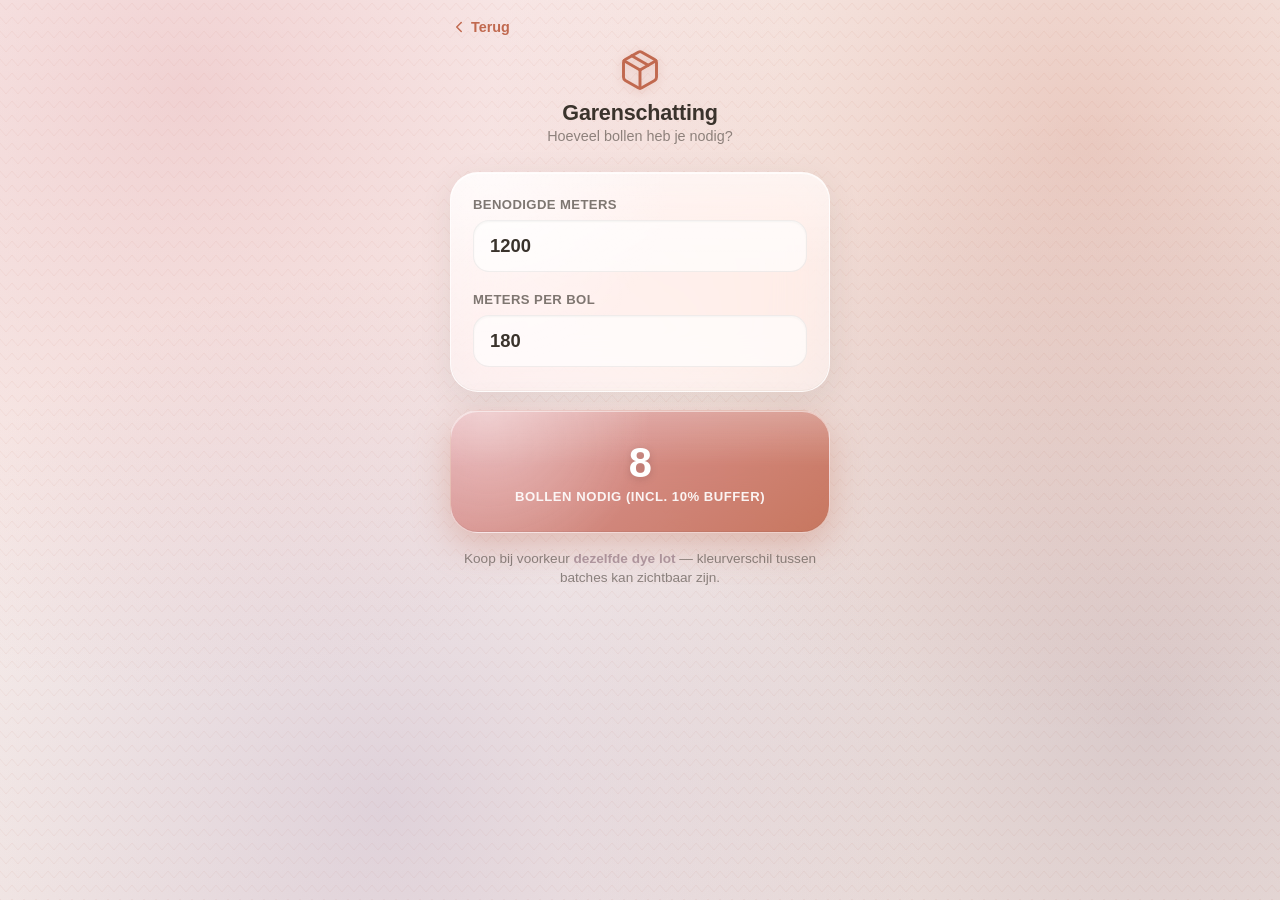
==== garenschatting.html @ 473037a4 "Initial commit: Brei-web-app PWA met breicalculators Co-Authored-By: Claude Sonnet 5 <noreply@anthro" ====
<!DOCTYPE html>
<html lang="nl">
<head>
<meta charset="UTF-8">
<meta name="viewport" content="width=device-width, initial-scale=1.0, viewport-fit=cover">
<title>Garenschatting - Breitools</title>
<link rel="stylesheet" href="style.css">
<link rel="manifest" href="manifest.json">
<meta name="theme-color" content="#c1694f">
<link rel="apple-touch-icon" href="apple-touch-icon.png">
<link rel="icon" href="favicon-32.png" sizes="32x32">
<meta name="apple-mobile-web-app-capable" content="yes">
<meta name="apple-mobile-web-app-status-bar-style" content="black-translucent">
</head>
<body>
  <a class="back-link" href="index.html">
    <svg viewBox="0 0 24 24" fill="none" stroke="currentColor" stroke-width="2" stroke-linecap="round" stroke-linejoin="round"><path d="M15 6l-6 6 6 6"/></svg>
    Terug
  </a>
  <div class="header">
    <div class="icon">
      <svg viewBox="0 0 24 24" fill="none" stroke="currentColor" stroke-width="1.6" stroke-linecap="round" stroke-linejoin="round">
        <path d="M11 21.73a2 2 0 0 0 2 0l7-4A2 2 0 0 0 21 16V8a2 2 0 0 0-1-1.73l-7-4a2 2 0 0 0-2 0l-7 4A2 2 0 0 0 3 8v8a2 2 0 0 0 1 1.73z"/>
        <path d="M12 22V12"/>
        <polyline points="3.29 7 12 12 20.71 7"/>
        <path d="m7.5 4.27 9 5.15"/>
      </svg>
    </div>
    <h1>Garenschatting</h1>
    <p class="sub">Hoeveel bollen heb je nodig?</p>
  </div>

  <div class="card glass">
    <div class="field">
      <label for="metersNeeded">Benodigde meters</label>
      <input type="text" inputmode="decimal" id="metersNeeded" value="1200">
    </div>
    <div class="field">
      <label for="metersPerBall">Meters per bol</label>
      <input type="text" inputmode="decimal" id="metersPerBall" value="180">
    </div>
  </div>

  <div class="result-card glass">
    <div class="value" id="ballsNeeded">-</div>
    <div class="label">bollen nodig (incl. 10% buffer)</div>
  </div>

  <p class="hint">Koop bij voorkeur <strong>dezelfde dye lot</strong> — kleurverschil tussen batches kan zichtbaar zijn.</p>

  <button class="scroll-top-btn" id="scrollTopBtn" aria-label="Naar boven">
    <svg viewBox="0 0 24 24" fill="none" stroke="currentColor" stroke-width="2.2" stroke-linecap="round" stroke-linejoin="round"><path d="M12 19V5"/><path d="m5 12 7-7 7 7"/></svg>
  </button>

<script>
  const metersInput = document.getElementById('metersNeeded');
  const perBallInput = document.getElementById('metersPerBall');
  const output = document.getElementById('ballsNeeded');

  function parseNum(str) {
    if (!str) return NaN;
    return parseFloat(str.replace(',', '.'));
  }

  function calculate() {
    const meters = parseNum(metersInput.value);
    const perBall = parseNum(perBallInput.value);
    if (isNaN(meters) || isNaN(perBall) || perBall <= 0) {
      output.textContent = '-';
      return;
    }
    const withBuffer = meters * 1.1;
    const balls = Math.ceil(withBuffer / perBall);
    output.textContent = balls;
  }

  metersInput.addEventListener('input', calculate);
  perBallInput.addEventListener('input', calculate);
  calculate();

  const scrollTopBtn = document.getElementById('scrollTopBtn');
  window.addEventListener('scroll', () => {
    scrollTopBtn.classList.toggle('visible', window.scrollY > 300);
  });
  scrollTopBtn.addEventListener('click', () => {
    window.scrollTo({ top: 0, behavior: 'smooth' });
  });
</script>
</body>
</html>
---- style.css ----
:root {
  --wool-cream: #f7ece7;
  --wool-terracotta: #c1694f;
  --wool-rose: #d98e94;
  --wool-lavender: #a692b8;
  --wool-plum: #7c5c6b;
  --ink: #3a332c;
  --glass-bg: rgba(255, 255, 255, 0.50);
  --glass-border: rgba(255, 255, 255, 0.75);
  --spring: cubic-bezier(0.34, 1.56, 0.64, 1);
}

* { -webkit-tap-highlight-color: transparent; box-sizing: border-box; }

html {
  min-height: 100%;
  color: var(--ink);
  background-color: #f7ece7;
  background-image:
    radial-gradient(circle at 15% 10%, rgba(217,142,148,0.35), transparent 45%),
    radial-gradient(circle at 85% 15%, rgba(193,105,79,0.30), transparent 45%),
    radial-gradient(circle at 30% 90%, rgba(166,146,184,0.30), transparent 45%),
    radial-gradient(circle at 90% 80%, rgba(124,92,107,0.25), transparent 45%),
    url('data:image/svg+xml;utf8,<svg xmlns="http://www.w3.org/2000/svg" width="24" height="14" viewBox="0 0 24 14"><path d="M0 3 L6 10 L12 3 L18 10 L24 3" fill="none" stroke="%23c1694f" stroke-width="1" opacity="0.08"/></svg>'),
    linear-gradient(180deg, #fdf6f4 0%, #f7ece7 100%);
  background-size: auto, auto, auto, auto, 24px 14px, auto;
  background-attachment: fixed;
}

body {
  position: relative;
  font-family: -apple-system, BlinkMacSystemFont, "SF Pro Display", "Segoe UI", sans-serif;
  max-width: 420px;
  margin: 0 auto;
  padding: calc(48px + env(safe-area-inset-top)) 20px calc(60px + env(safe-area-inset-bottom));
  min-height: 100vh;
  color: var(--ink);
  background: transparent;
}

.header { text-align: center; margin-bottom: 28px; }
.icon {
  width: 44px;
  height: 44px;
  margin: 0 auto 8px;
  display: flex;
  align-items: center;
  justify-content: center;
  color: var(--wool-terracotta);
  filter: drop-shadow(0 2px 5px rgba(193,105,79,0.25));
}
.icon svg { width: 100%; height: 100%; }
h1 { font-size: 1.35em; font-weight: 700; margin: 4px 0 2px; letter-spacing: -0.01em; }
p.sub { color: var(--ink); opacity: 0.55; margin: 0; font-size: 0.9em; }

/* --- Liquid glass base: highlight baked into one background (no layered pseudo-elements, avoids seam artifacts) --- */
.glass {
  position: relative;
  background:
    radial-gradient(circle at 10% 5%, rgba(255,255,255,0.55), rgba(255,255,255,0) 45%),
    linear-gradient(180deg, rgba(255,255,255,0.35) 0%, rgba(255,255,255,0) 45%),
    var(--glass-bg);
  -webkit-backdrop-filter: blur(24px) saturate(180%);
  backdrop-filter: blur(24px) saturate(180%);
  border: 1px solid var(--glass-border);
  border-radius: 28px;
  box-shadow:
    0 8px 32px rgba(80, 60, 40, 0.10),
    inset 0 1px 0 rgba(255,255,255,0.7),
    inset 0 -1px 0 rgba(80,60,40,0.04);
}

.card {
  padding: 24px 22px;
  margin-top: 18px;
}
.card > * { position: relative; z-index: 1; }

label {
  display: block;
  font-weight: 600;
  font-size: 0.82em;
  opacity: 0.65;
  margin-bottom: 8px;
  text-transform: uppercase;
  letter-spacing: 0.03em;
}

.field + .field { margin-top: 20px; }

.field-pair { display: flex; align-items: center; gap: 10px; }
.field-pair input { text-align: center; }
.field-pair-sep { flex-shrink: 0; font-weight: 700; opacity: 0.4; }

.field-hint {
  margin: 6px 2px 0;
  font-size: 0.78em;
  opacity: 0.55;
  line-height: 1.35;
}

input {
  width: 100%;
  padding: 14px 16px;
  font-size: 1.15em;
  font-weight: 600;
  border: 1px solid rgba(0,0,0,0.06);
  border-radius: 16px;
  background: rgba(255,255,255,0.65);
  color: var(--ink);
  box-shadow: inset 0 1px 2px rgba(80,60,40,0.06), inset 0 1px 0 rgba(255,255,255,0.8);
  transition: box-shadow 0.2s var(--spring), border-color 0.2s ease;
}

input:focus {
  outline: none;
  border-color: var(--wool-terracotta);
  box-shadow: 0 0 0 4px rgba(193,105,79,0.15), inset 0 1px 2px rgba(80,60,40,0.06);
}

.result-card {
  padding: 28px 22px;
  margin-top: 18px;
  background:
    radial-gradient(circle at 10% 5%, rgba(255,255,255,0.4), rgba(255,255,255,0) 45%),
    linear-gradient(180deg, rgba(255,255,255,0.25) 0%, rgba(255,255,255,0) 45%),
    linear-gradient(145deg, rgba(217,142,148,0.88), rgba(193,105,79,0.88));
  border-color: rgba(255,255,255,0.5);
  box-shadow:
    0 12px 36px rgba(193,105,79,0.35),
    inset 0 1px 0 rgba(255,255,255,0.5),
    inset 0 -1px 0 rgba(0,0,0,0.05);
  color: #fff;
  text-align: center;
}

.result-card .value { font-size: 2.6em; font-weight: 800; letter-spacing: -0.02em; text-shadow: 0 2px 8px rgba(0,0,0,0.15); }
.result-card .label { font-size: 0.82em; font-weight: 600; opacity: 0.9; text-transform: uppercase; letter-spacing: 0.04em; margin-top: 2px; }

.rounded-row {
  margin-top: 14px;
  padding-top: 14px;
  border-top: 1px solid rgba(255,255,255,0.35);
  display: flex;
  justify-content: center;
  align-items: baseline;
  gap: 8px;
}
.rounded-row .rounded-value { font-size: 1.3em; font-weight: 700; }
.rounded-row .rounded-label { font-size: 0.78em; opacity: 0.85; }

.hint { margin-top: 16px; font-size: 0.85em; opacity: 0.55; text-align: center; line-height: 1.4; }
.hint strong { color: var(--wool-plum); opacity: 1; }

/* Constructie-toggle (cuff-down / toe-up) */
.toggle-row {
  display: flex;
  gap: 8px;
  padding: 5px;
  margin-top: 18px;
}
.toggle-btn {
  flex: 1;
  border: none;
  background: transparent;
  padding: 10px 12px;
  font-size: 0.88em;
  font-weight: 700;
  color: var(--ink);
  opacity: 0.55;
  border-radius: 20px;
  cursor: pointer;
  transition: transform 0.2s var(--spring), opacity 0.2s ease, background 0.2s ease, color 0.2s ease;
}
.toggle-btn:active { transform: scale(0.96); }
.toggle-btn.active {
  opacity: 1;
  color: #fff;
  background: linear-gradient(145deg, rgba(217,142,148,0.95), rgba(193,105,79,0.95));
  box-shadow: 0 4px 14px rgba(193,105,79,0.35);
}

/* Sokrecept: genummerde stappenlijst */
.steps { list-style: none; padding: 0; margin: 18px 0 0; }
.steps li + li { margin-top: 12px; }
.step {
  display: flex;
  gap: 14px;
  padding: 16px 18px;
}
.step-num {
  flex-shrink: 0;
  width: 26px;
  height: 26px;
  border-radius: 50%;
  background: linear-gradient(145deg, var(--wool-rose), var(--wool-terracotta));
  color: #fff;
  font-size: 0.82em;
  font-weight: 700;
  display: flex;
  align-items: center;
  justify-content: center;
}
.step-body { flex: 1; }
.step-title { display: block; font-weight: 700; font-size: 0.95em; }
.step-detail { display: block; font-size: 0.84em; opacity: 0.65; margin-top: 3px; line-height: 1.4; }

/* Startscherm met tool-kaarten */
.tool-list { list-style: none; padding: 0; margin: 0; }
.tool-list li + li { margin-top: 14px; }

a.tool-card {
  display: flex;
  align-items: center;
  gap: 14px;
  border-radius: 22px;
  padding: 18px 20px;
  text-decoration: none;
  color: var(--ink);
  transition: transform 0.35s var(--spring), box-shadow 0.35s var(--spring);
}
a.tool-card:active { transform: scale(0.96); }
a.tool-card .tool-icon {
  width: 34px;
  height: 34px;
  flex-shrink: 0;
  color: var(--wool-terracotta);
  position: relative;
  z-index: 1;
}
a.tool-card .tool-icon svg { width: 100%; height: 100%; }
a.tool-card .tool-text { position: relative; z-index: 1; flex: 1; }
a.tool-card .tool-name { font-weight: 700; font-size: 1em; }
a.tool-card .tool-desc { font-size: 0.82em; opacity: 0.6; margin-top: 2px; }
a.tool-card .tool-arrow { position: relative; z-index: 1; opacity: 0.3; }
a.tool-card .tool-arrow svg { width: 18px; height: 18px; display: block; }

.back-link {
  position: absolute;
  top: calc(18px + env(safe-area-inset-top));
  left: 20px;
  z-index: 2;
  display: flex;
  align-items: center;
  gap: 3px;
  font-size: 0.9em;
  color: var(--wool-terracotta);
  text-decoration: none;
  font-weight: 600;
  transition: transform 0.2s var(--spring), opacity 0.2s ease;
}
.back-link:active { transform: scale(0.94) translateX(-2px); opacity: 0.7; }
.back-link svg { width: 18px; height: 18px; }

/* Scroll-naar-boven knop */
.scroll-top-btn {
  position: fixed;
  right: 20px;
  bottom: calc(24px + env(safe-area-inset-bottom));
  z-index: 3;
  width: 46px;
  height: 46px;
  border: none;
  border-radius: 50%;
  display: flex;
  align-items: center;
  justify-content: center;
  color: #fff;
  background: linear-gradient(145deg, rgba(217,142,148,0.95), rgba(193,105,79,0.95));
  box-shadow: 0 8px 24px rgba(193,105,79,0.4);
  cursor: pointer;
  opacity: 0;
  visibility: hidden;
  transform: translateY(10px) scale(0.9);
  transition: opacity 0.25s ease, transform 0.25s var(--spring), visibility 0.25s;
}
.scroll-top-btn.visible {
  opacity: 1;
  visibility: visible;
  transform: translateY(0) scale(1);
}
.scroll-top-btn:active { transform: scale(0.92); }
.scroll-top-btn svg { width: 22px; height: 22px; }
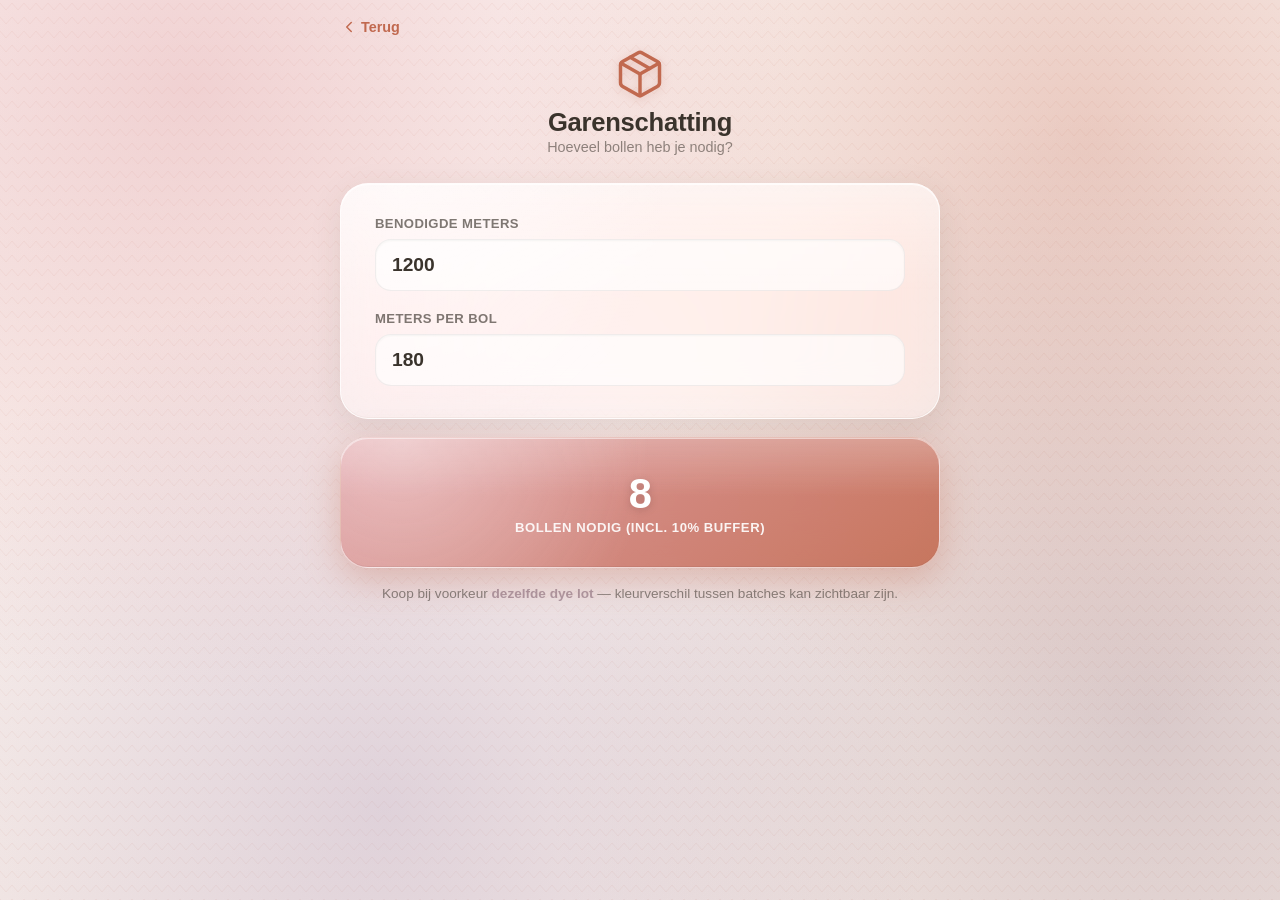
==== commit 7a56ee95: "Voeg client-side cache-busting toe via VERSION-check GitHub Pages cachet 10 min, maar browser/PWA-ca" ====
--- a/garenschatting.html
+++ b/garenschatting.html
@@ -11,6 +11,7 @@
 <link rel="icon" href="favicon-32.png" sizes="32x32">
 <meta name="apple-mobile-web-app-capable" content="yes">
 <meta name="apple-mobile-web-app-status-bar-style" content="black-translucent">
+<script src="version-check.js"></script>
 </head>
 <body>
   <a class="back-link" href="index.html">
@@ -85,6 +86,12 @@
   scrollTopBtn.addEventListener('click', () => {
     window.scrollTo({ top: 0, behavior: 'smooth' });
   });
+
+  document.addEventListener('click', (e) => {
+    if (document.activeElement.tagName === 'INPUT' && e.target !== document.activeElement) {
+      document.activeElement.blur();
+    }
+  });
 </script>
 </body>
 </html>
--- a/style.css
+++ b/style.css
@@ -281,3 +281,21 @@
 }
 .scroll-top-btn:active { transform: scale(0.92); }
 .scroll-top-btn svg { width: 22px; height: 22px; }
+
+.build-version {
+  text-align: center;
+  font-size: 0.72em;
+  opacity: 0.35;
+  margin: 24px 0 12px;
+  padding-bottom: env(safe-area-inset-bottom);
+}
+
+/* Bredere schermen (iPad, telefoon-landscape): smalle 420px-kolom vervangen door een bredere, nog steeds gecentreerde kolom */
+@media (min-width: 700px) {
+  body { max-width: 640px; }
+  h1 { font-size: 1.6em; }
+  .icon { width: 52px; height: 52px; }
+  .card, .result-card { padding: 32px 34px; }
+  .step { padding: 18px 22px; }
+  input { font-size: 1.2em; }
+}
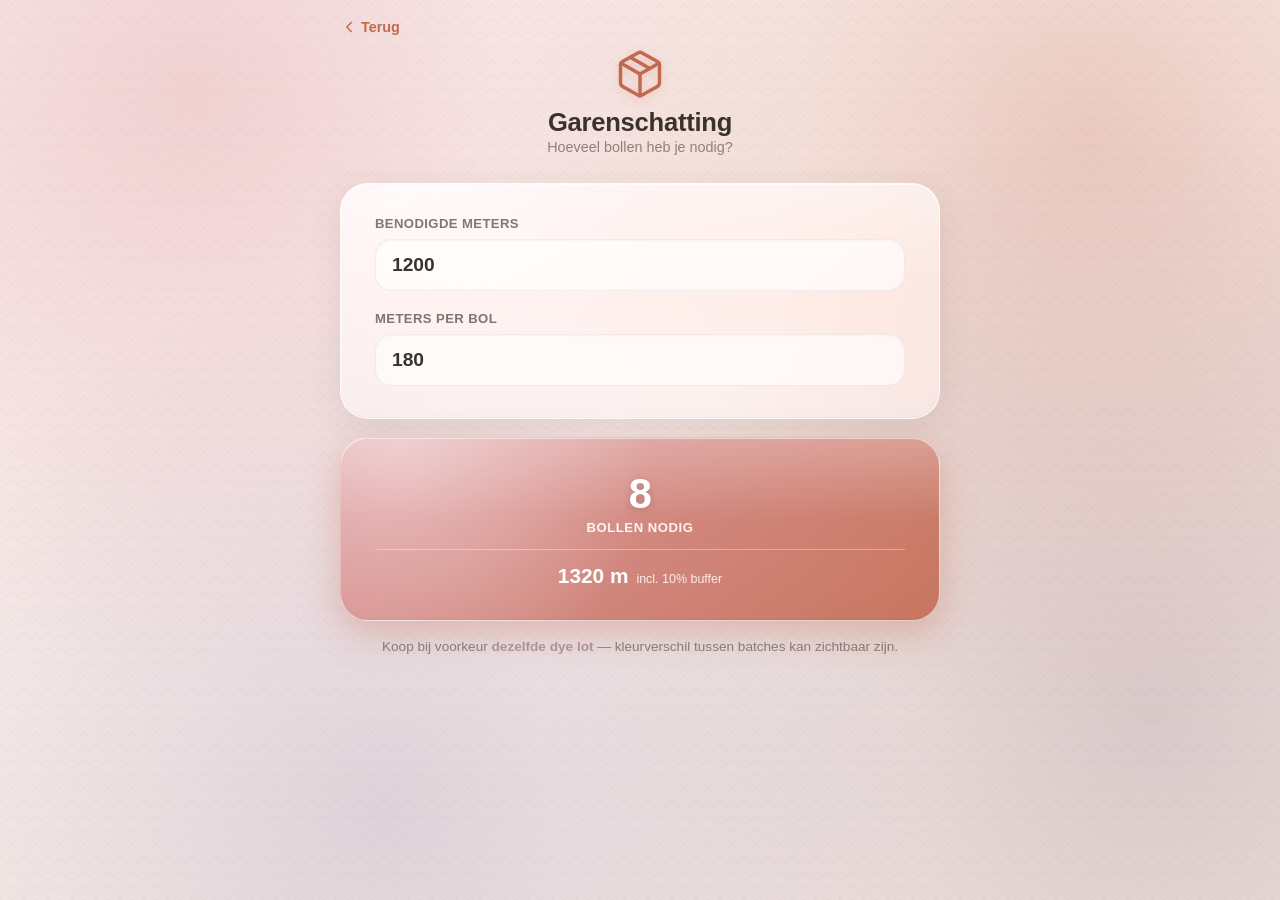
==== commit 61b7c1bf: "App-review: rib-afronding terug + validaties, heel/toe-stappen, common.js, cleanup Co-Authored-By: C" ====
--- a/garenschatting.html
+++ b/garenschatting.html
@@ -3,7 +3,7 @@
 <head>
 <meta charset="UTF-8">
 <meta name="viewport" content="width=device-width, initial-scale=1.0, viewport-fit=cover">
-<title>Garenschatting - Breitools</title>
+<title>Garenschatting - Monika's breitools</title>
 <link rel="stylesheet" href="style.css">
 <link rel="manifest" href="manifest.json">
 <meta name="theme-color" content="#c1694f">
@@ -12,6 +12,7 @@
 <meta name="apple-mobile-web-app-capable" content="yes">
 <meta name="apple-mobile-web-app-status-bar-style" content="black-translucent">
 <script src="version-check.js"></script>
+<script src="common.js"></script>
 </head>
 <body>
   <a class="back-link" href="index.html">
@@ -44,7 +45,11 @@
 
   <div class="result-card glass">
     <div class="value" id="ballsNeeded">-</div>
-    <div class="label">bollen nodig (incl. 10% buffer)</div>
+    <div class="label">bollen nodig</div>
+    <div class="rounded-row">
+      <span class="rounded-value" id="metersWithBuffer">-</span>
+      <span class="rounded-label">incl. 10% buffer</span>
+    </div>
   </div>
 
   <p class="hint">Koop bij voorkeur <strong>dezelfde dye lot</strong> — kleurverschil tussen batches kan zichtbaar zijn.</p>
@@ -57,41 +62,25 @@
   const metersInput = document.getElementById('metersNeeded');
   const perBallInput = document.getElementById('metersPerBall');
   const output = document.getElementById('ballsNeeded');
-
-  function parseNum(str) {
-    if (!str) return NaN;
-    return parseFloat(str.replace(',', '.'));
-  }
+  const bufferOutput = document.getElementById('metersWithBuffer');
 
   function calculate() {
     const meters = parseNum(metersInput.value);
     const perBall = parseNum(perBallInput.value);
-    if (isNaN(meters) || isNaN(perBall) || perBall <= 0) {
+    if (isNaN(meters) || isNaN(perBall) || meters <= 0 || perBall <= 0) {
       output.textContent = '-';
+      bufferOutput.textContent = '-';
       return;
     }
     const withBuffer = meters * 1.1;
     const balls = Math.ceil(withBuffer / perBall);
     output.textContent = balls;
+    bufferOutput.textContent = Math.ceil(withBuffer) + ' m';
   }
 
   metersInput.addEventListener('input', calculate);
   perBallInput.addEventListener('input', calculate);
   calculate();
-
-  const scrollTopBtn = document.getElementById('scrollTopBtn');
-  window.addEventListener('scroll', () => {
-    scrollTopBtn.classList.toggle('visible', window.scrollY > 300);
-  });
-  scrollTopBtn.addEventListener('click', () => {
-    window.scrollTo({ top: 0, behavior: 'smooth' });
-  });
-
-  document.addEventListener('click', (e) => {
-    if (document.activeElement.tagName === 'INPUT' && e.target !== document.activeElement) {
-      document.activeElement.blur();
-    }
-  });
 </script>
 </body>
 </html>
--- a/style.css
+++ b/style.css
@@ -152,34 +152,6 @@
 .hint { margin-top: 16px; font-size: 0.85em; opacity: 0.55; text-align: center; line-height: 1.4; }
 .hint strong { color: var(--wool-plum); opacity: 1; }
 
-/* Constructie-toggle (cuff-down / toe-up) */
-.toggle-row {
-  display: flex;
-  gap: 8px;
-  padding: 5px;
-  margin-top: 18px;
-}
-.toggle-btn {
-  flex: 1;
-  border: none;
-  background: transparent;
-  padding: 10px 12px;
-  font-size: 0.88em;
-  font-weight: 700;
-  color: var(--ink);
-  opacity: 0.55;
-  border-radius: 20px;
-  cursor: pointer;
-  transition: transform 0.2s var(--spring), opacity 0.2s ease, background 0.2s ease, color 0.2s ease;
-}
-.toggle-btn:active { transform: scale(0.96); }
-.toggle-btn.active {
-  opacity: 1;
-  color: #fff;
-  background: linear-gradient(145deg, rgba(217,142,148,0.95), rgba(193,105,79,0.95));
-  box-shadow: 0 4px 14px rgba(193,105,79,0.35);
-}
-
 /* Sokrecept: genummerde stappenlijst */
 .steps { list-style: none; padding: 0; margin: 18px 0 0; }
 .steps li + li { margin-top: 12px; }
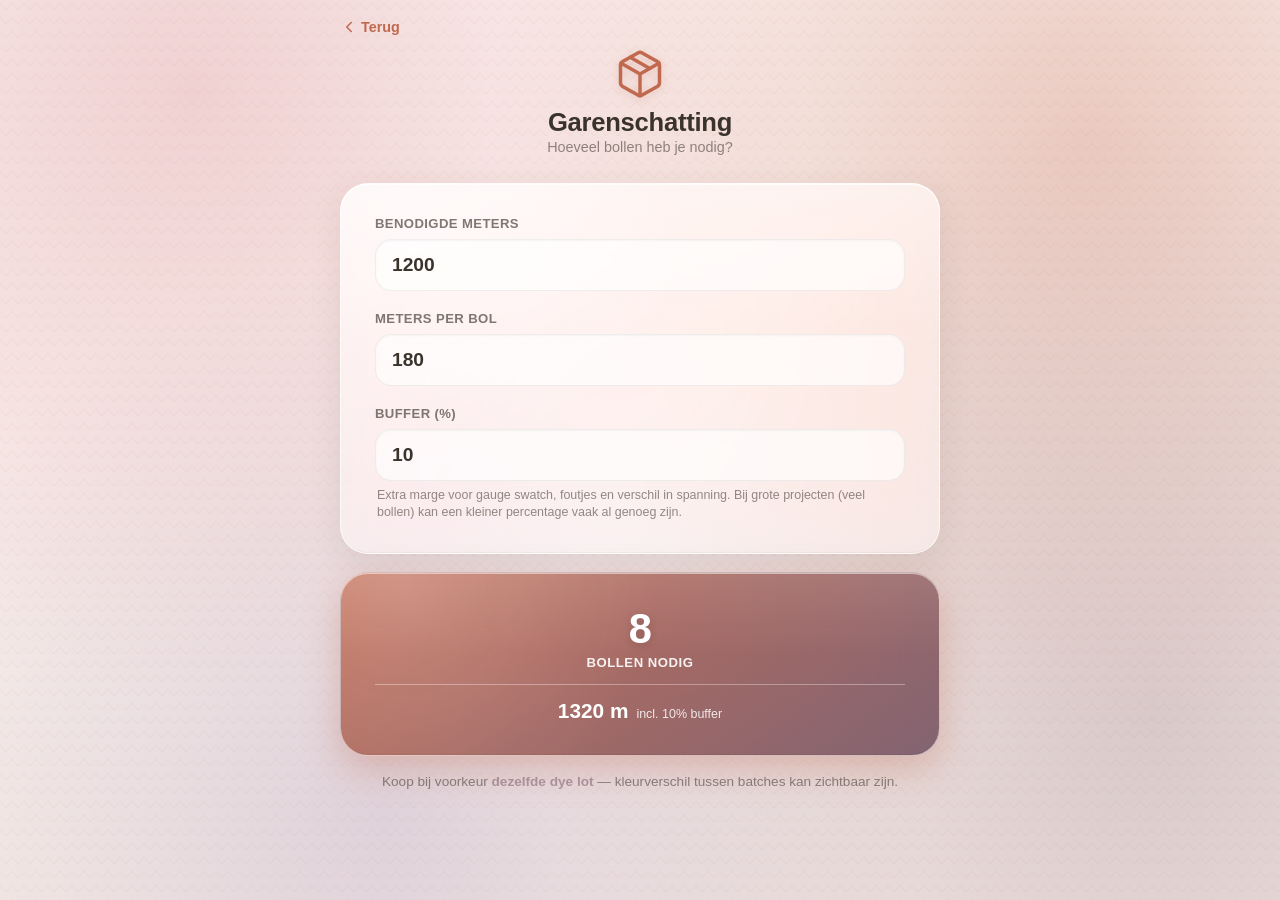
==== commit 571be6f5: "Garenschatting: instelbare buffer; donkerder rose vlakken voor leesbaarheid Co-Authored-By: Claude S" ====
--- a/garenschatting.html
+++ b/garenschatting.html
@@ -41,6 +41,11 @@
       <label for="metersPerBall">Meters per bol</label>
       <input type="text" inputmode="decimal" id="metersPerBall" value="180">
     </div>
+    <div class="field">
+      <label for="buffer">Buffer (%)</label>
+      <input type="text" inputmode="decimal" id="buffer" value="10">
+      <p class="field-hint">Extra marge voor gauge swatch, foutjes en verschil in spanning. Bij grote projecten (veel bollen) kan een kleiner percentage vaak al genoeg zijn.</p>
+    </div>
   </div>
 
   <div class="result-card glass">
@@ -48,7 +53,7 @@
     <div class="label">bollen nodig</div>
     <div class="rounded-row">
       <span class="rounded-value" id="metersWithBuffer">-</span>
-      <span class="rounded-label">incl. 10% buffer</span>
+      <span class="rounded-label" id="bufferLabel">incl. 10% buffer</span>
     </div>
   </div>
 
@@ -61,25 +66,30 @@
 <script>
   const metersInput = document.getElementById('metersNeeded');
   const perBallInput = document.getElementById('metersPerBall');
+  const bufferInput = document.getElementById('buffer');
   const output = document.getElementById('ballsNeeded');
   const bufferOutput = document.getElementById('metersWithBuffer');
+  const bufferLabel = document.getElementById('bufferLabel');
 
   function calculate() {
     const meters = parseNum(metersInput.value);
     const perBall = parseNum(perBallInput.value);
-    if (isNaN(meters) || isNaN(perBall) || meters <= 0 || perBall <= 0) {
+    const buffer = parseNum(bufferInput.value);
+    if (isNaN(meters) || isNaN(perBall) || isNaN(buffer) || meters <= 0 || perBall <= 0 || buffer < 0) {
       output.textContent = '-';
       bufferOutput.textContent = '-';
       return;
     }
-    const withBuffer = meters * 1.1;
+    const withBuffer = meters * (1 + buffer / 100);
     const balls = Math.ceil(withBuffer / perBall);
     output.textContent = balls;
     bufferOutput.textContent = Math.ceil(withBuffer) + ' m';
+    bufferLabel.textContent = 'incl. ' + fmt(buffer) + '% buffer';
   }
 
   metersInput.addEventListener('input', calculate);
   perBallInput.addEventListener('input', calculate);
+  bufferInput.addEventListener('input', calculate);
   calculate();
 </script>
 </body>
--- a/style.css
+++ b/style.css
@@ -122,9 +122,9 @@
   padding: 28px 22px;
   margin-top: 18px;
   background:
-    radial-gradient(circle at 10% 5%, rgba(255,255,255,0.4), rgba(255,255,255,0) 45%),
-    linear-gradient(180deg, rgba(255,255,255,0.25) 0%, rgba(255,255,255,0) 45%),
-    linear-gradient(145deg, rgba(217,142,148,0.88), rgba(193,105,79,0.88));
+    radial-gradient(circle at 10% 5%, rgba(255,255,255,0.18), rgba(255,255,255,0) 45%),
+    linear-gradient(180deg, rgba(255,255,255,0.1) 0%, rgba(255,255,255,0) 45%),
+    linear-gradient(145deg, rgba(193,105,79,0.94), rgba(124,92,107,0.94));
   border-color: rgba(255,255,255,0.5);
   box-shadow:
     0 12px 36px rgba(193,105,79,0.35),
@@ -159,13 +159,23 @@
   display: flex;
   gap: 14px;
   padding: 16px 18px;
+  background:
+    radial-gradient(circle at 10% 5%, rgba(255,255,255,0.18), rgba(255,255,255,0) 45%),
+    linear-gradient(180deg, rgba(255,255,255,0.1) 0%, rgba(255,255,255,0) 45%),
+    linear-gradient(145deg, rgba(193,105,79,0.94), rgba(124,92,107,0.94));
+  border-color: rgba(255,255,255,0.5);
+  box-shadow:
+    0 12px 36px rgba(193,105,79,0.35),
+    inset 0 1px 0 rgba(255,255,255,0.5),
+    inset 0 -1px 0 rgba(0,0,0,0.05);
+  color: #fff;
 }
 .step-num {
   flex-shrink: 0;
   width: 26px;
   height: 26px;
   border-radius: 50%;
-  background: linear-gradient(145deg, var(--wool-rose), var(--wool-terracotta));
+  background: rgba(255,255,255,0.25);
   color: #fff;
   font-size: 0.82em;
   font-weight: 700;
@@ -175,7 +185,7 @@
 }
 .step-body { flex: 1; }
 .step-title { display: block; font-weight: 700; font-size: 0.95em; }
-.step-detail { display: block; font-size: 0.84em; opacity: 0.65; margin-top: 3px; line-height: 1.4; }
+.step-detail { display: block; font-size: 0.84em; opacity: 0.85; margin-top: 3px; line-height: 1.4; }
 
 /* Startscherm met tool-kaarten */
 .tool-list { list-style: none; padding: 0; margin: 0; }
